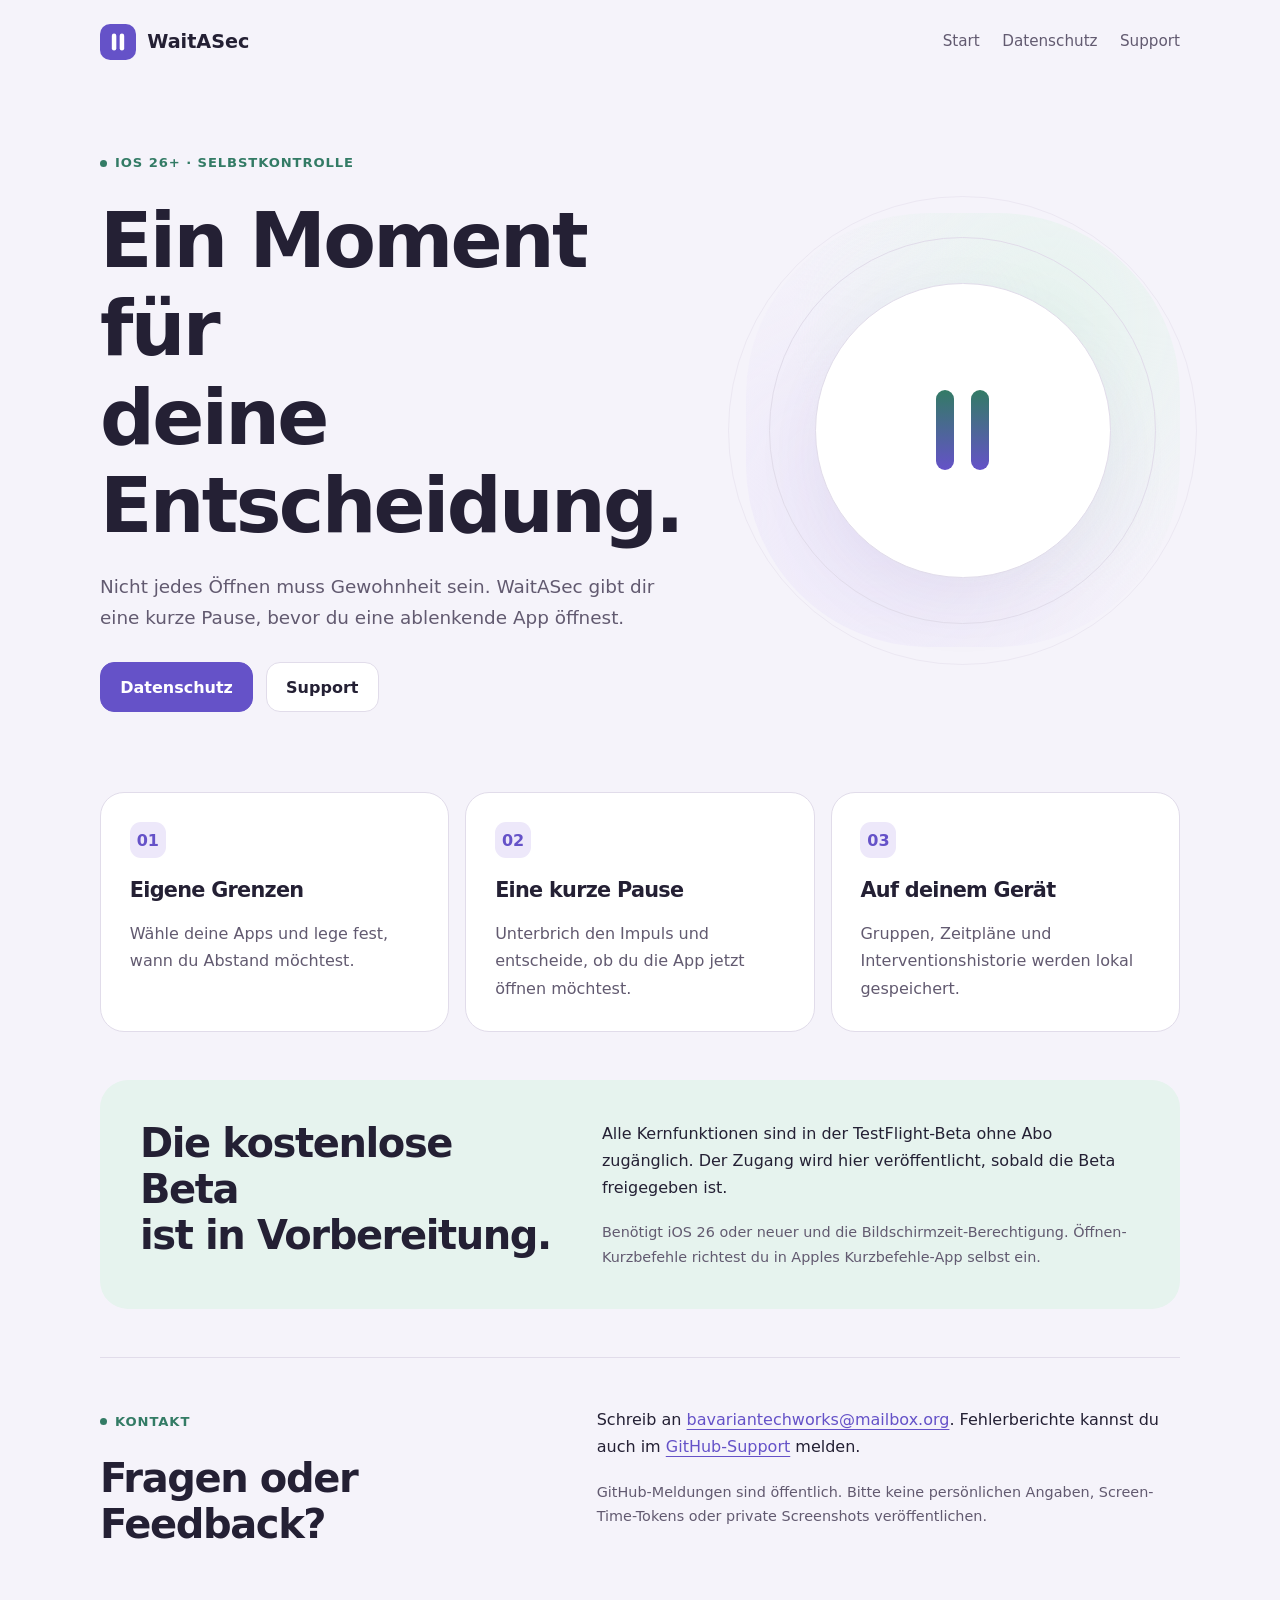
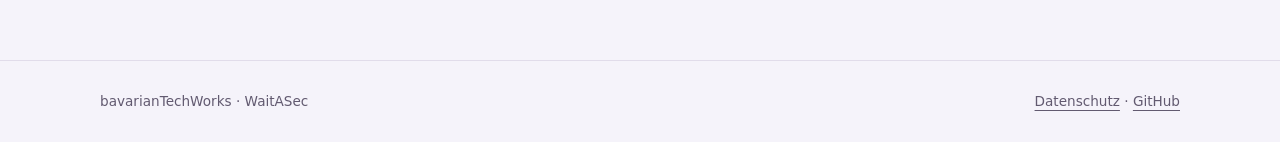
==== index.html @ 12e929c7 "Publish WaitASec website and bilingual privacy information" ====
<!doctype html><html lang="de"><head><meta charset="utf-8"><meta name="viewport" content="width=device-width,initial-scale=1"><meta name="description" content="Eine bewusste Pause vor dem Öffnen ablenkender Apps. Offizielle Informationen, Datenschutz und Support für WaitASec."><meta name="theme-color" content="#6552c8"><title>WaitASec — Ein Moment für deine Entscheidung</title><link rel="icon" href="icon.svg" type="image/svg+xml"><link rel="stylesheet" href="style.css"></head><body><a class="skip" href="#main">Zum Inhalt</a><header class="container header"><a class="brand" href="./"><img src="icon.svg" alt="" width="36" height="36">WaitASec</a><nav aria-label="Hauptnavigation"><a href="./">Start</a><a href="privacy/" >Datenschutz</a><a href="#support">Support</a></nav></header><main id="main" class="container"><section class="hero"><div><p class="eyebrow">iOS 26+ · Selbstkontrolle</p><h1>Ein Moment für<br>deine Entscheidung.</h1><p class="lead">Nicht jedes Öffnen muss Gewohnheit sein. WaitASec gibt dir eine kurze Pause, bevor du eine ablenkende App öffnest.</p><div class="actions"><a class="button" href="privacy/">Datenschutz</a><a class="button secondary" href="#support">Support</a></div></div><div class="art" aria-hidden="true"><div class="orb"><div class="pause"><span></span><span></span></div></div></div></section><section class="grid" aria-label="Funktionen"><article class="card"><span class="number" aria-hidden="true">01</span><h2 style="font-size:1.3rem">Eigene Grenzen</h2><p>Wähle deine Apps und lege fest, wann du Abstand möchtest.</p></article><article class="card"><span class="number" aria-hidden="true">02</span><h2 style="font-size:1.3rem">Eine kurze Pause</h2><p>Unterbrich den Impuls und entscheide, ob du die App jetzt öffnen möchtest.</p></article><article class="card"><span class="number" aria-hidden="true">03</span><h2 style="font-size:1.3rem">Auf deinem Gerät</h2><p>Gruppen, Zeitpläne und Interventionshistorie werden lokal gespeichert.</p></article></section><section class="section"><div class="beta"><h2>Die kostenlose Beta<br>ist in Vorbereitung.</h2><div><p>Alle Kernfunktionen sind in der TestFlight-Beta ohne Abo zugänglich. Der Zugang wird hier veröffentlicht, sobald die Beta freigegeben ist.</p><p class="small">Benötigt iOS 26 oder neuer und die Bildschirmzeit-Berechtigung. Öffnen-Kurzbefehle richtest du in Apples Kurzbefehle-App selbst ein.</p></div></div></section><section id="support" class="section support"><div><p class="eyebrow">Kontakt</p><h2>Fragen oder Feedback?</h2></div><div><p>Schreib an <a href="mailto:bavariantechworks@mailbox.org">bavariantechworks@mailbox.org</a>. Fehlerberichte kannst du auch im <a href="https://github.com/Makki93/WaitASec-Info/issues">GitHub-Support</a> melden.</p><p class="small">GitHub-Meldungen sind öffentlich. Bitte keine persönlichen Angaben, Screen-Time-Tokens oder private Screenshots veröffentlichen.</p></div></section></main><footer><div class="container footer"><p>bavarianTechWorks · WaitASec</p><div><a href="privacy/">Datenschutz</a> · <a href="https://github.com/Makki93/WaitASec-Info">GitHub</a></div></div></footer></body></html>
---- style.css ----
:root {color-scheme:light dark;--bg:#f5f3fa;--surface:#fff;--ink:#242034;--muted:#625a70;--accent:#6552c8;--line:#e1dcea;--mint:#337b65;--wash:#ede8fa;--mintwash:#e6f3ee;--shadow:0 24px 70px #3e2c7010;font-family:ui-sans-serif,system-ui,-apple-system,BlinkMacSystemFont,"Segoe UI",sans-serif}
*{box-sizing:border-box}html{scroll-padding-top:2rem}body{margin:0;background:var(--bg);color:var(--ink);font-size:1rem;line-height:1.7}a{color:var(--accent);text-underline-offset:4px}a:hover{text-decoration-thickness:2px}a:focus-visible,summary:focus-visible{outline:3px solid var(--mint);outline-offset:5px;border-radius:4px}h1,h2,h3,p{margin-top:0}h1,h2,h3{line-height:1.15;letter-spacing:-.035em}h1{font-size:clamp(2.7rem,6vw,4.8rem);font-weight:750;margin-bottom:1.3rem}h2{font-size:clamp(1.8rem,3.5vw,2.5rem)}h3{font-size:1.3rem}p{margin-bottom:1.2rem}.container{width:min(1080px,100% - 3rem);margin-inline:auto}.skip{position:absolute;left:1rem;top:-5rem;background:var(--surface);padding:.6rem 1rem;z-index:10}.skip:focus{top:1rem}.header{display:flex;align-items:center;justify-content:space-between;gap:1rem;padding-block:1.5rem}.brand{display:flex;align-items:center;gap:.7rem;text-decoration:none;color:var(--ink);font-size:1.2rem;font-weight:750}.brand img{width:36px;height:36px}nav{display:flex;flex-wrap:wrap;gap:1.4rem}nav a{font-size:.95rem;color:var(--muted);text-decoration:none}nav a[aria-current=page]{color:var(--accent);font-weight:650}.hero{display:grid;grid-template-columns:1.2fr 1fr;gap:4rem;align-items:center;padding-block:4rem 5rem}.eyebrow{display:inline-flex;align-items:center;gap:.5rem;color:var(--mint);font-size:.82rem;font-weight:650;letter-spacing:.07em;text-transform:uppercase;margin-bottom:1.4rem}.eyebrow:before{content:"";width:7px;height:7px;background:currentColor;border-radius:50%}.lead{font-size:1.15rem;color:var(--muted);max-width:36rem}.actions{display:flex;gap:.8rem;flex-wrap:wrap;margin-top:1.8rem}.button{display:inline-flex;align-items:center;justify-content:center;min-height:48px;padding:.65rem 1.2rem;text-decoration:none;font-weight:650;border-radius:14px;background:var(--accent);color:var(--surface);border:1px solid var(--accent)}.button.secondary{background:var(--surface);color:var(--ink);border-color:var(--line)}.art{position:relative;aspect-ratio:1;background:radial-gradient(ellipse at 70% 25%,var(--mintwash),transparent 60%),radial-gradient(ellipse at 30% 70%,var(--wash),transparent 70%);display:grid;place-items:center;border-radius:42%}.orb{position:relative;display:grid;place-items:center;width:68%;aspect-ratio:1;border:1px solid var(--line);border-radius:50%;background:var(--surface);box-shadow:var(--shadow)}.orb:before,.orb:after{content:"";position:absolute;inset:-16%;border:1px solid var(--line);border-radius:50%}.orb:after{inset:-30%;opacity:.5}.pause{display:flex;gap:17px}.pause span{width:18px;height:80px;border-radius:12px;background:linear-gradient(var(--mint),var(--accent))}.grid{display:grid;grid-template-columns:repeat(3,1fr);gap:1rem}.card{background:var(--surface);border:1px solid var(--line);padding:1.8rem;border-radius:24px}.card p{color:var(--muted);margin:0}.number{display:inline-grid;place-items:center;width:36px;height:36px;background:var(--wash);color:var(--accent);border-radius:11px;font-weight:650;margin-bottom:1.3rem}.section{padding-block:3rem}.beta{display:grid;grid-template-columns:1fr 1.3fr;gap:3rem;padding:2.5rem;background:var(--mintwash);border-radius:28px}.beta h2{margin:0}.beta p:last-child{margin:0}.support{border-top:1px solid var(--line);display:grid;grid-template-columns:1fr 1.3fr;gap:3rem}.small{font-size:.9rem;color:var(--muted)}footer{border-top:1px solid var(--line);padding-block:1.8rem;margin-top:2rem}.footer{display:flex;justify-content:space-between;gap:1rem;flex-wrap:wrap;color:var(--muted);font-size:.85rem}.footer p{margin:0}.footer a{color:var(--muted)}.document{max-width:760px;padding-block:3rem}.document h1{font-size:clamp(2.3rem,5vw,3.4rem)}.document h2{font-size:1.45rem;margin-top:2.5rem;letter-spacing:-.02em}.document .intro{font-size:1.15rem;color:var(--muted)}.document ul{padding-left:1.4rem}.document li{margin-block:.4rem}.document .meta{display:flex;justify-content:space-between;gap:1rem;flex-wrap:wrap;margin-bottom:2rem;color:var(--muted);font-size:.9rem}.document .notice{padding:1.2rem 1.4rem;background:var(--surface);border:1px solid var(--line);border-radius:16px}.document .notice p:last-child{margin:0}
@media(prefers-color-scheme:dark){:root{--bg:#12111a;--surface:#211f2b;--ink:#f5f2fa;--muted:#c1b8ce;--accent:#b5a7ff;--line:#413b50;--mint:#8dcab7;--wash:#332a4f;--mintwash:#1e332b;--shadow:0 24px 70px #0003}.button{color:#211f2b}.button.secondary{color:var(--ink)}}
@media(max-width:700px){.container{width:calc(100% - 2rem)}.header{align-items:flex-start}nav{gap:.75rem}.hero{grid-template-columns:1fr;gap:1rem;padding-block:2.5rem}.art{width:65%;max-width:320px;margin-inline:auto}.pause span{height:55px;width:13px}.pause{gap:12px}.grid,.beta,.support{grid-template-columns:1fr}.beta,.support{gap:1rem}.beta{padding:1.5rem}.section{padding-block:2rem}.card{padding:1.5rem}.document{padding-block:2rem}}
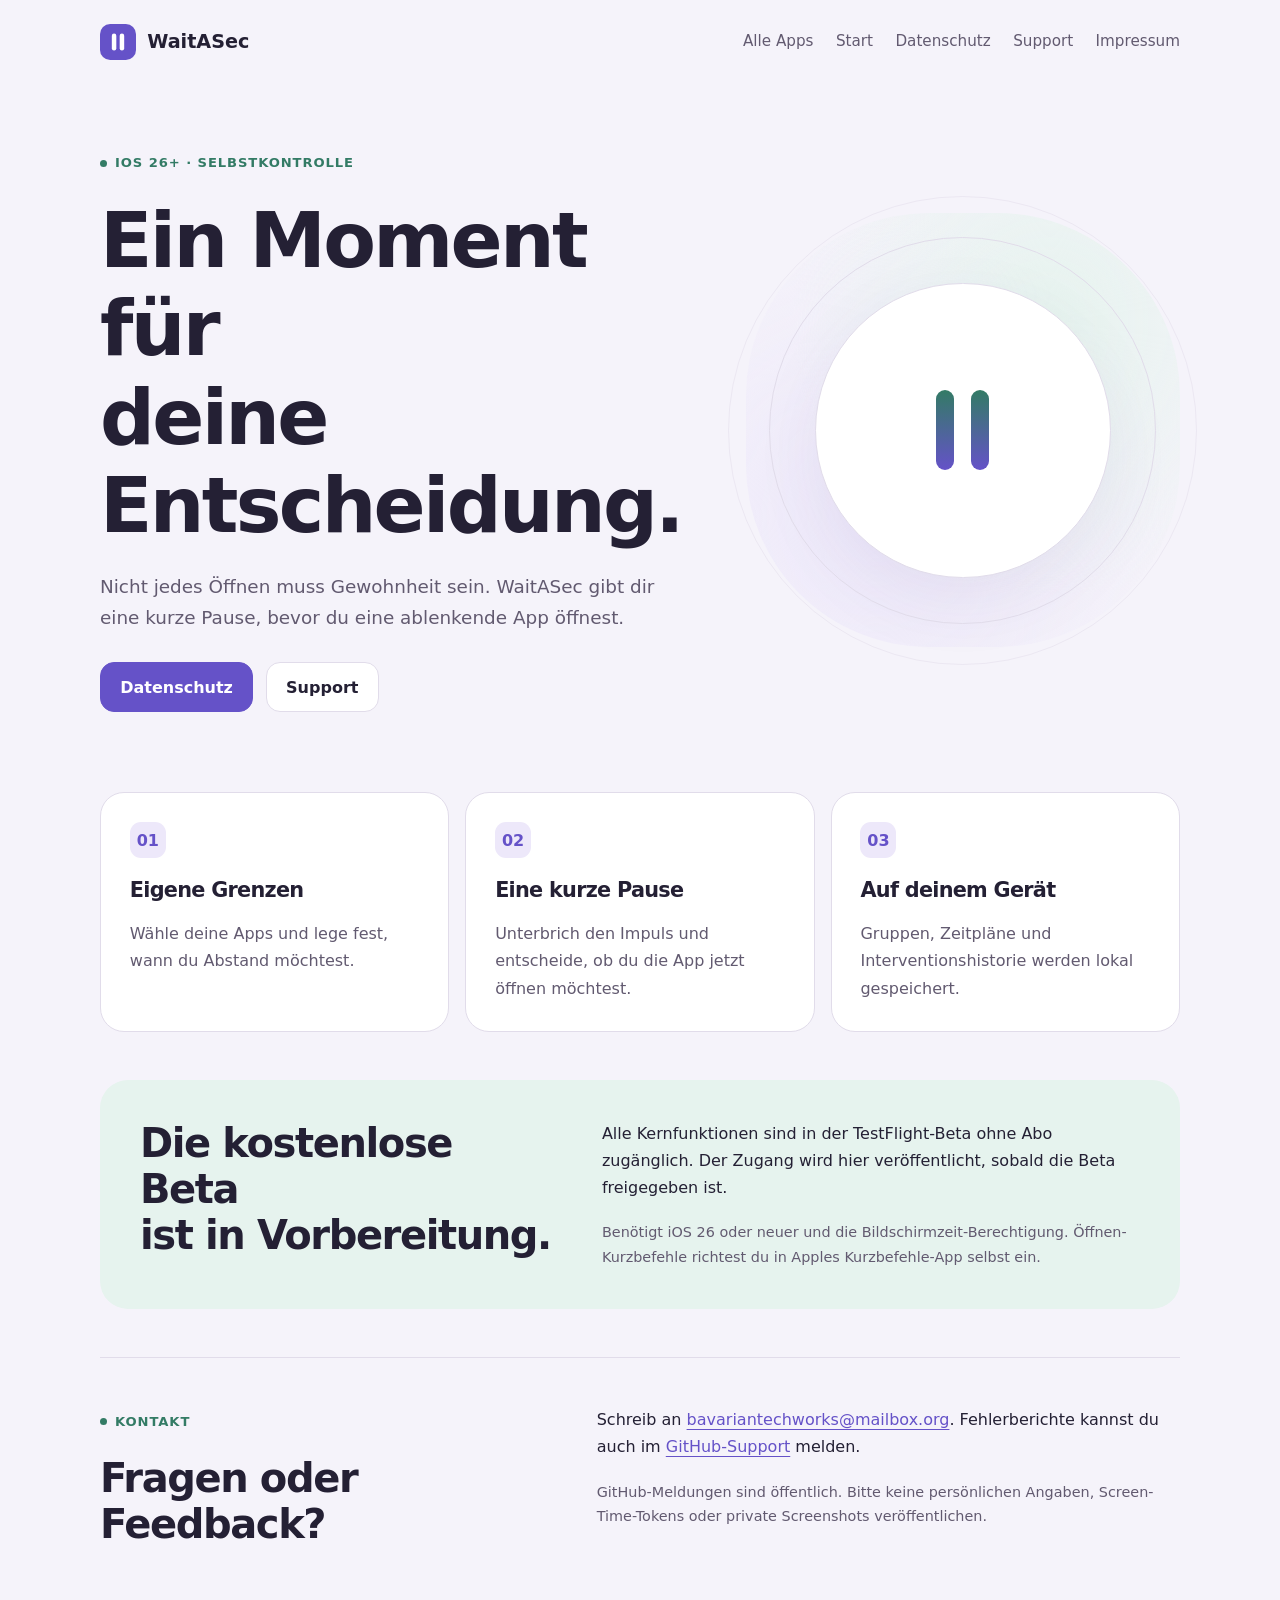
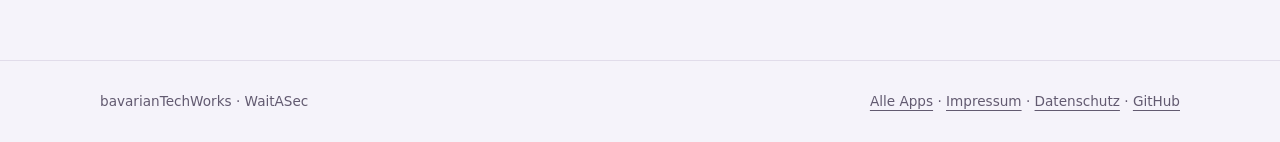
==== commit dc38d264: "Connect WaitASec to shared app website" ====
--- a/index.html
+++ b/index.html
@@ -1 +1,122 @@
-<!doctype html><html lang="de"><head><meta charset="utf-8"><meta name="viewport" content="width=device-width,initial-scale=1"><meta name="description" content="Eine bewusste Pause vor dem Öffnen ablenkender Apps. Offizielle Informationen, Datenschutz und Support für WaitASec."><meta name="theme-color" content="#6552c8"><title>WaitASec — Ein Moment für deine Entscheidung</title><link rel="icon" href="icon.svg" type="image/svg+xml"><link rel="stylesheet" href="style.css"></head><body><a class="skip" href="#main">Zum Inhalt</a><header class="container header"><a class="brand" href="./"><img src="icon.svg" alt="" width="36" height="36">WaitASec</a><nav aria-label="Hauptnavigation"><a href="./">Start</a><a href="privacy/" >Datenschutz</a><a href="#support">Support</a></nav></header><main id="main" class="container"><section class="hero"><div><p class="eyebrow">iOS 26+ · Selbstkontrolle</p><h1>Ein Moment für<br>deine Entscheidung.</h1><p class="lead">Nicht jedes Öffnen muss Gewohnheit sein. WaitASec gibt dir eine kurze Pause, bevor du eine ablenkende App öffnest.</p><div class="actions"><a class="button" href="privacy/">Datenschutz</a><a class="button secondary" href="#support">Support</a></div></div><div class="art" aria-hidden="true"><div class="orb"><div class="pause"><span></span><span></span></div></div></div></section><section class="grid" aria-label="Funktionen"><article class="card"><span class="number" aria-hidden="true">01</span><h2 style="font-size:1.3rem">Eigene Grenzen</h2><p>Wähle deine Apps und lege fest, wann du Abstand möchtest.</p></article><article class="card"><span class="number" aria-hidden="true">02</span><h2 style="font-size:1.3rem">Eine kurze Pause</h2><p>Unterbrich den Impuls und entscheide, ob du die App jetzt öffnen möchtest.</p></article><article class="card"><span class="number" aria-hidden="true">03</span><h2 style="font-size:1.3rem">Auf deinem Gerät</h2><p>Gruppen, Zeitpläne und Interventionshistorie werden lokal gespeichert.</p></article></section><section class="section"><div class="beta"><h2>Die kostenlose Beta<br>ist in Vorbereitung.</h2><div><p>Alle Kernfunktionen sind in der TestFlight-Beta ohne Abo zugänglich. Der Zugang wird hier veröffentlicht, sobald die Beta freigegeben ist.</p><p class="small">Benötigt iOS 26 oder neuer und die Bildschirmzeit-Berechtigung. Öffnen-Kurzbefehle richtest du in Apples Kurzbefehle-App selbst ein.</p></div></div></section><section id="support" class="section support"><div><p class="eyebrow">Kontakt</p><h2>Fragen oder Feedback?</h2></div><div><p>Schreib an <a href="mailto:bavariantechworks@mailbox.org">bavariantechworks@mailbox.org</a>. Fehlerberichte kannst du auch im <a href="https://github.com/Makki93/WaitASec-Info/issues">GitHub-Support</a> melden.</p><p class="small">GitHub-Meldungen sind öffentlich. Bitte keine persönlichen Angaben, Screen-Time-Tokens oder private Screenshots veröffentlichen.</p></div></section></main><footer><div class="container footer"><p>bavarianTechWorks · WaitASec</p><div><a href="privacy/">Datenschutz</a> · <a href="https://github.com/Makki93/WaitASec-Info">GitHub</a></div></div></footer></body></html>+<!doctype html>
+<html lang="de">
+  <head>
+    <meta charset="utf-8" />
+    <meta name="viewport" content="width=device-width,initial-scale=1" />
+    <meta
+      name="description"
+      content="Eine bewusste Pause vor dem Öffnen ablenkender Apps. Offizielle Informationen, Datenschutz und Support für WaitASec."
+    />
+    <meta name="theme-color" content="#6552c8" />
+    <title>WaitASec — Ein Moment für deine Entscheidung</title>
+    <link rel="icon" href="icon.svg" type="image/svg+xml" />
+    <link rel="stylesheet" href="style.css?v=20261002-2" />
+  </head>
+  <body>
+    <a class="skip" href="#main">Zum Inhalt</a>
+    <header class="container header">
+      <a class="brand" href="./"
+        ><img src="icon.svg" alt="" width="36" height="36" />WaitASec</a
+      >
+      <nav aria-label="Hauptnavigation">
+        <a href="https://makki93.github.io/">Alle Apps</a>
+        <a href="./">Start</a><a href="privacy/">Datenschutz</a
+        ><a href="#support">Support</a>
+      <a href="https://makki93.github.io/impressum.html">Impressum</a>
+      </nav>
+    </header>
+    <main id="main" class="container">
+      <section class="hero">
+        <div>
+          <p class="eyebrow">iOS 26+ · Selbstkontrolle</p>
+          <h1>Ein Moment für<br />deine Entscheidung.</h1>
+          <p class="lead">
+            Nicht jedes Öffnen muss Gewohnheit sein. WaitASec gibt dir eine
+            kurze Pause, bevor du eine ablenkende App öffnest.
+          </p>
+          <div class="actions">
+            <a class="button" href="privacy/">Datenschutz</a
+            ><a class="button secondary" href="#support">Support</a>
+          </div>
+        </div>
+        <div class="art" aria-hidden="true">
+          <div class="orb">
+            <div class="pause"><span></span><span></span></div>
+          </div>
+        </div>
+      </section>
+      <section class="grid" aria-label="Funktionen">
+        <article class="card">
+          <span class="number" aria-hidden="true">01</span>
+          <h2 style="font-size: 1.3rem">Eigene Grenzen</h2>
+          <p>Wähle deine Apps und lege fest, wann du Abstand möchtest.</p>
+        </article>
+        <article class="card">
+          <span class="number" aria-hidden="true">02</span>
+          <h2 style="font-size: 1.3rem">Eine kurze Pause</h2>
+          <p>
+            Unterbrich den Impuls und entscheide, ob du die App jetzt öffnen
+            möchtest.
+          </p>
+        </article>
+        <article class="card">
+          <span class="number" aria-hidden="true">03</span>
+          <h2 style="font-size: 1.3rem">Auf deinem Gerät</h2>
+          <p>
+            Gruppen, Zeitpläne und Interventionshistorie werden lokal
+            gespeichert.
+          </p>
+        </article>
+      </section>
+      <section class="section">
+        <div class="beta">
+          <h2>Die kostenlose Beta<br />ist in Vorbereitung.</h2>
+          <div>
+            <p>
+              Alle Kernfunktionen sind in der TestFlight-Beta ohne Abo
+              zugänglich. Der Zugang wird hier veröffentlicht, sobald die Beta
+              freigegeben ist.
+            </p>
+            <p class="small">
+              Benötigt iOS 26 oder neuer und die Bildschirmzeit-Berechtigung.
+              Öffnen-Kurzbefehle richtest du in Apples Kurzbefehle-App selbst
+              ein.
+            </p>
+          </div>
+        </div>
+      </section>
+      <section id="support" class="section support">
+        <div>
+          <p class="eyebrow">Kontakt</p>
+          <h2>Fragen oder Feedback?</h2>
+        </div>
+        <div>
+          <p>
+            Schreib an
+            <a href="mailto:bavariantechworks@mailbox.org"
+              >bavariantechworks@mailbox.org</a
+            >. Fehlerberichte kannst du auch im
+            <a href="https://github.com/Makki93/WaitASec-Info/issues"
+              >GitHub-Support</a
+            >
+            melden.
+          </p>
+          <p class="small">
+            GitHub-Meldungen sind öffentlich. Bitte keine persönlichen Angaben,
+            Screen-Time-Tokens oder private Screenshots veröffentlichen.
+          </p>
+        </div>
+      </section>
+    </main>
+    <footer>
+      <div class="container footer">
+        <p>bavarianTechWorks · WaitASec</p>
+        <div>
+          <a href="https://makki93.github.io/">Alle Apps</a> · <a href="https://makki93.github.io/impressum.html">Impressum</a> ·
+          <a href="privacy/">Datenschutz</a> ·
+          <a href="https://github.com/Makki93/WaitASec-Info">GitHub</a>
+        </div>
+      </div>
+    </footer>
+  </body>
+</html>
--- a/style.css
+++ b/style.css
@@ -1,5 +1,405 @@
-
-:root {color-scheme:light dark;--bg:#f5f3fa;--surface:#fff;--ink:#242034;--muted:#625a70;--accent:#6552c8;--line:#e1dcea;--mint:#337b65;--wash:#ede8fa;--mintwash:#e6f3ee;--shadow:0 24px 70px #3e2c7010;font-family:ui-sans-serif,system-ui,-apple-system,BlinkMacSystemFont,"Segoe UI",sans-serif}
-*{box-sizing:border-box}html{scroll-padding-top:2rem}body{margin:0;background:var(--bg);color:var(--ink);font-size:1rem;line-height:1.7}a{color:var(--accent);text-underline-offset:4px}a:hover{text-decoration-thickness:2px}a:focus-visible,summary:focus-visible{outline:3px solid var(--mint);outline-offset:5px;border-radius:4px}h1,h2,h3,p{margin-top:0}h1,h2,h3{line-height:1.15;letter-spacing:-.035em}h1{font-size:clamp(2.7rem,6vw,4.8rem);font-weight:750;margin-bottom:1.3rem}h2{font-size:clamp(1.8rem,3.5vw,2.5rem)}h3{font-size:1.3rem}p{margin-bottom:1.2rem}.container{width:min(1080px,100% - 3rem);margin-inline:auto}.skip{position:absolute;left:1rem;top:-5rem;background:var(--surface);padding:.6rem 1rem;z-index:10}.skip:focus{top:1rem}.header{display:flex;align-items:center;justify-content:space-between;gap:1rem;padding-block:1.5rem}.brand{display:flex;align-items:center;gap:.7rem;text-decoration:none;color:var(--ink);font-size:1.2rem;font-weight:750}.brand img{width:36px;height:36px}nav{display:flex;flex-wrap:wrap;gap:1.4rem}nav a{font-size:.95rem;color:var(--muted);text-decoration:none}nav a[aria-current=page]{color:var(--accent);font-weight:650}.hero{display:grid;grid-template-columns:1.2fr 1fr;gap:4rem;align-items:center;padding-block:4rem 5rem}.eyebrow{display:inline-flex;align-items:center;gap:.5rem;color:var(--mint);font-size:.82rem;font-weight:650;letter-spacing:.07em;text-transform:uppercase;margin-bottom:1.4rem}.eyebrow:before{content:"";width:7px;height:7px;background:currentColor;border-radius:50%}.lead{font-size:1.15rem;color:var(--muted);max-width:36rem}.actions{display:flex;gap:.8rem;flex-wrap:wrap;margin-top:1.8rem}.button{display:inline-flex;align-items:center;justify-content:center;min-height:48px;padding:.65rem 1.2rem;text-decoration:none;font-weight:650;border-radius:14px;background:var(--accent);color:var(--surface);border:1px solid var(--accent)}.button.secondary{background:var(--surface);color:var(--ink);border-color:var(--line)}.art{position:relative;aspect-ratio:1;background:radial-gradient(ellipse at 70% 25%,var(--mintwash),transparent 60%),radial-gradient(ellipse at 30% 70%,var(--wash),transparent 70%);display:grid;place-items:center;border-radius:42%}.orb{position:relative;display:grid;place-items:center;width:68%;aspect-ratio:1;border:1px solid var(--line);border-radius:50%;background:var(--surface);box-shadow:var(--shadow)}.orb:before,.orb:after{content:"";position:absolute;inset:-16%;border:1px solid var(--line);border-radius:50%}.orb:after{inset:-30%;opacity:.5}.pause{display:flex;gap:17px}.pause span{width:18px;height:80px;border-radius:12px;background:linear-gradient(var(--mint),var(--accent))}.grid{display:grid;grid-template-columns:repeat(3,1fr);gap:1rem}.card{background:var(--surface);border:1px solid var(--line);padding:1.8rem;border-radius:24px}.card p{color:var(--muted);margin:0}.number{display:inline-grid;place-items:center;width:36px;height:36px;background:var(--wash);color:var(--accent);border-radius:11px;font-weight:650;margin-bottom:1.3rem}.section{padding-block:3rem}.beta{display:grid;grid-template-columns:1fr 1.3fr;gap:3rem;padding:2.5rem;background:var(--mintwash);border-radius:28px}.beta h2{margin:0}.beta p:last-child{margin:0}.support{border-top:1px solid var(--line);display:grid;grid-template-columns:1fr 1.3fr;gap:3rem}.small{font-size:.9rem;color:var(--muted)}footer{border-top:1px solid var(--line);padding-block:1.8rem;margin-top:2rem}.footer{display:flex;justify-content:space-between;gap:1rem;flex-wrap:wrap;color:var(--muted);font-size:.85rem}.footer p{margin:0}.footer a{color:var(--muted)}.document{max-width:760px;padding-block:3rem}.document h1{font-size:clamp(2.3rem,5vw,3.4rem)}.document h2{font-size:1.45rem;margin-top:2.5rem;letter-spacing:-.02em}.document .intro{font-size:1.15rem;color:var(--muted)}.document ul{padding-left:1.4rem}.document li{margin-block:.4rem}.document .meta{display:flex;justify-content:space-between;gap:1rem;flex-wrap:wrap;margin-bottom:2rem;color:var(--muted);font-size:.9rem}.document .notice{padding:1.2rem 1.4rem;background:var(--surface);border:1px solid var(--line);border-radius:16px}.document .notice p:last-child{margin:0}
-@media(prefers-color-scheme:dark){:root{--bg:#12111a;--surface:#211f2b;--ink:#f5f2fa;--muted:#c1b8ce;--accent:#b5a7ff;--line:#413b50;--mint:#8dcab7;--wash:#332a4f;--mintwash:#1e332b;--shadow:0 24px 70px #0003}.button{color:#211f2b}.button.secondary{color:var(--ink)}}
-@media(max-width:700px){.container{width:calc(100% - 2rem)}.header{align-items:flex-start}nav{gap:.75rem}.hero{grid-template-columns:1fr;gap:1rem;padding-block:2.5rem}.art{width:65%;max-width:320px;margin-inline:auto}.pause span{height:55px;width:13px}.pause{gap:12px}.grid,.beta,.support{grid-template-columns:1fr}.beta,.support{gap:1rem}.beta{padding:1.5rem}.section{padding-block:2rem}.card{padding:1.5rem}.document{padding-block:2rem}}
+:root {
+  color-scheme: light dark;
+  --bg: #f5f3fa;
+  --surface: #fff;
+  --ink: #242034;
+  --muted: #625a70;
+  --accent: #6552c8;
+  --line: #e1dcea;
+  --mint: #337b65;
+  --wash: #ede8fa;
+  --mintwash: #e6f3ee;
+  --shadow: 0 24px 70px #3e2c7010;
+  font-family:
+    ui-sans-serif,
+    system-ui,
+    -apple-system,
+    BlinkMacSystemFont,
+    "Segoe UI",
+    sans-serif;
+}
+* {
+  box-sizing: border-box;
+}
+html {
+  scroll-padding-top: 2rem;
+}
+body {
+  margin: 0;
+  background: var(--bg);
+  color: var(--ink);
+  font-size: 1rem;
+  line-height: 1.7;
+}
+a {
+  color: var(--accent);
+  text-underline-offset: 4px;
+}
+a:hover {
+  text-decoration-thickness: 2px;
+}
+a:focus-visible,
+summary:focus-visible {
+  outline: 3px solid var(--mint);
+  outline-offset: 5px;
+  border-radius: 4px;
+}
+h1,
+h2,
+h3,
+p {
+  margin-top: 0;
+}
+h1,
+h2,
+h3 {
+  line-height: 1.15;
+  letter-spacing: -0.035em;
+}
+h1 {
+  font-size: clamp(2.7rem, 6vw, 4.8rem);
+  font-weight: 750;
+  margin-bottom: 1.3rem;
+}
+h2 {
+  font-size: clamp(1.8rem, 3.5vw, 2.5rem);
+}
+h3 {
+  font-size: 1.3rem;
+}
+p {
+  margin-bottom: 1.2rem;
+}
+.container {
+  width: min(1080px, 100% - 3rem);
+  margin-inline: auto;
+}
+.skip {
+  position: absolute;
+  left: 1rem;
+  top: -5rem;
+  background: var(--surface);
+  padding: 0.6rem 1rem;
+  z-index: 10;
+}
+.skip:focus {
+  top: 1rem;
+}
+.header {
+  display: flex;
+  flex-wrap: wrap;
+  align-items: center;
+  justify-content: space-between;
+  gap: 1rem;
+  padding-block: 1.5rem;
+}
+.brand {
+  display: flex;
+  align-items: center;
+  gap: 0.7rem;
+  text-decoration: none;
+  color: var(--ink);
+  font-size: 1.2rem;
+  font-weight: 750;
+}
+.brand img {
+  width: 36px;
+  height: 36px;
+}
+nav {
+  display: flex;
+  flex-wrap: wrap;
+  gap: 1.4rem;
+}
+nav a {
+  font-size: 0.95rem;
+  color: var(--muted);
+  text-decoration: none;
+}
+nav a[aria-current="page"] {
+  color: var(--accent);
+  font-weight: 650;
+}
+.hero {
+  display: grid;
+  grid-template-columns: 1.2fr 1fr;
+  gap: 4rem;
+  align-items: center;
+  padding-block: 4rem 5rem;
+}
+.eyebrow {
+  display: inline-flex;
+  align-items: center;
+  gap: 0.5rem;
+  color: var(--mint);
+  font-size: 0.82rem;
+  font-weight: 650;
+  letter-spacing: 0.07em;
+  text-transform: uppercase;
+  margin-bottom: 1.4rem;
+}
+.eyebrow:before {
+  content: "";
+  width: 7px;
+  height: 7px;
+  background: currentColor;
+  border-radius: 50%;
+}
+.lead {
+  font-size: 1.15rem;
+  color: var(--muted);
+  max-width: 36rem;
+}
+.actions {
+  display: flex;
+  gap: 0.8rem;
+  flex-wrap: wrap;
+  margin-top: 1.8rem;
+}
+.button {
+  display: inline-flex;
+  align-items: center;
+  justify-content: center;
+  min-height: 48px;
+  padding: 0.65rem 1.2rem;
+  text-decoration: none;
+  font-weight: 650;
+  border-radius: 14px;
+  background: var(--accent);
+  color: var(--surface);
+  border: 1px solid var(--accent);
+}
+.button.secondary {
+  background: var(--surface);
+  color: var(--ink);
+  border-color: var(--line);
+}
+.art {
+  position: relative;
+  aspect-ratio: 1;
+  background:
+    radial-gradient(ellipse at 70% 25%, var(--mintwash), transparent 60%),
+    radial-gradient(ellipse at 30% 70%, var(--wash), transparent 70%);
+  display: grid;
+  place-items: center;
+  border-radius: 42%;
+}
+.orb {
+  position: relative;
+  display: grid;
+  place-items: center;
+  width: 68%;
+  aspect-ratio: 1;
+  border: 1px solid var(--line);
+  border-radius: 50%;
+  background: var(--surface);
+  box-shadow: var(--shadow);
+}
+.orb:before,
+.orb:after {
+  content: "";
+  position: absolute;
+  inset: -16%;
+  border: 1px solid var(--line);
+  border-radius: 50%;
+}
+.orb:after {
+  inset: -30%;
+  opacity: 0.5;
+}
+.pause {
+  display: flex;
+  gap: 17px;
+}
+.pause span {
+  width: 18px;
+  height: 80px;
+  border-radius: 12px;
+  background: linear-gradient(var(--mint), var(--accent));
+}
+.grid {
+  display: grid;
+  grid-template-columns: repeat(3, 1fr);
+  gap: 1rem;
+}
+.card {
+  background: var(--surface);
+  border: 1px solid var(--line);
+  padding: 1.8rem;
+  border-radius: 24px;
+}
+.card p {
+  color: var(--muted);
+  margin: 0;
+}
+.number {
+  display: inline-grid;
+  place-items: center;
+  width: 36px;
+  height: 36px;
+  background: var(--wash);
+  color: var(--accent);
+  border-radius: 11px;
+  font-weight: 650;
+  margin-bottom: 1.3rem;
+}
+.section {
+  padding-block: 3rem;
+}
+.beta {
+  display: grid;
+  grid-template-columns: 1fr 1.3fr;
+  gap: 3rem;
+  padding: 2.5rem;
+  background: var(--mintwash);
+  border-radius: 28px;
+}
+.beta h2 {
+  margin: 0;
+}
+.beta p:last-child {
+  margin: 0;
+}
+.support {
+  border-top: 1px solid var(--line);
+  display: grid;
+  grid-template-columns: 1fr 1.3fr;
+  gap: 3rem;
+}
+.small {
+  font-size: 0.9rem;
+  color: var(--muted);
+}
+footer {
+  border-top: 1px solid var(--line);
+  padding-block: 1.8rem;
+  margin-top: 2rem;
+}
+.footer {
+  display: flex;
+  justify-content: space-between;
+  gap: 1rem;
+  flex-wrap: wrap;
+  color: var(--muted);
+  font-size: 0.85rem;
+}
+.footer p {
+  margin: 0;
+}
+.footer a {
+  color: var(--muted);
+}
+.document {
+  max-width: 760px;
+  padding-block: 3rem;
+}
+.document h1 {
+  font-size: clamp(2.3rem, 5vw, 3.4rem);
+}
+.document h2 {
+  font-size: 1.45rem;
+  margin-top: 2.5rem;
+  letter-spacing: -0.02em;
+}
+.document .intro {
+  font-size: 1.15rem;
+  color: var(--muted);
+}
+.document ul {
+  padding-left: 1.4rem;
+}
+.document li {
+  margin-block: 0.4rem;
+}
+.document .meta {
+  display: flex;
+  justify-content: space-between;
+  gap: 1rem;
+  flex-wrap: wrap;
+  margin-bottom: 2rem;
+  color: var(--muted);
+  font-size: 0.9rem;
+}
+.document .notice {
+  padding: 1.2rem 1.4rem;
+  background: var(--surface);
+  border: 1px solid var(--line);
+  border-radius: 16px;
+}
+.document .notice p:last-child {
+  margin: 0;
+}
+@media (prefers-color-scheme: dark) {
+  :root {
+    --bg: #12111a;
+    --surface: #211f2b;
+    --ink: #f5f2fa;
+    --muted: #c1b8ce;
+    --accent: #b5a7ff;
+    --line: #413b50;
+    --mint: #8dcab7;
+    --wash: #332a4f;
+    --mintwash: #1e332b;
+    --shadow: 0 24px 70px #0003;
+  }
+  .button {
+    color: #211f2b;
+  }
+  .button.secondary {
+    color: var(--ink);
+  }
+}
+@media (max-width: 700px) {
+  .container {
+    width: calc(100% - 2rem);
+  }
+  .header {
+    align-items: center;
+  }
+  nav {
+    gap: 0.75rem;
+  }
+  .hero {
+    grid-template-columns: 1fr;
+    gap: 1rem;
+    padding-block: 2.5rem;
+  }
+  .art {
+    width: 65%;
+    max-width: 320px;
+    margin-inline: auto;
+  }
+  .pause span {
+    height: 55px;
+    width: 13px;
+  }
+  .pause {
+    gap: 12px;
+  }
+  .grid,
+  .beta,
+  .support {
+    grid-template-columns: 1fr;
+  }
+  .beta,
+  .support {
+    gap: 1rem;
+  }
+  .beta {
+    padding: 1.5rem;
+  }
+  .section {
+    padding-block: 2rem;
+  }
+  .card {
+    padding: 1.5rem;
+  }
+  .document {
+    padding-block: 2rem;
+  }
+}
+@media (max-width: 380px) {
+  h1 {
+    font-size: 2.35rem;
+  }
+}
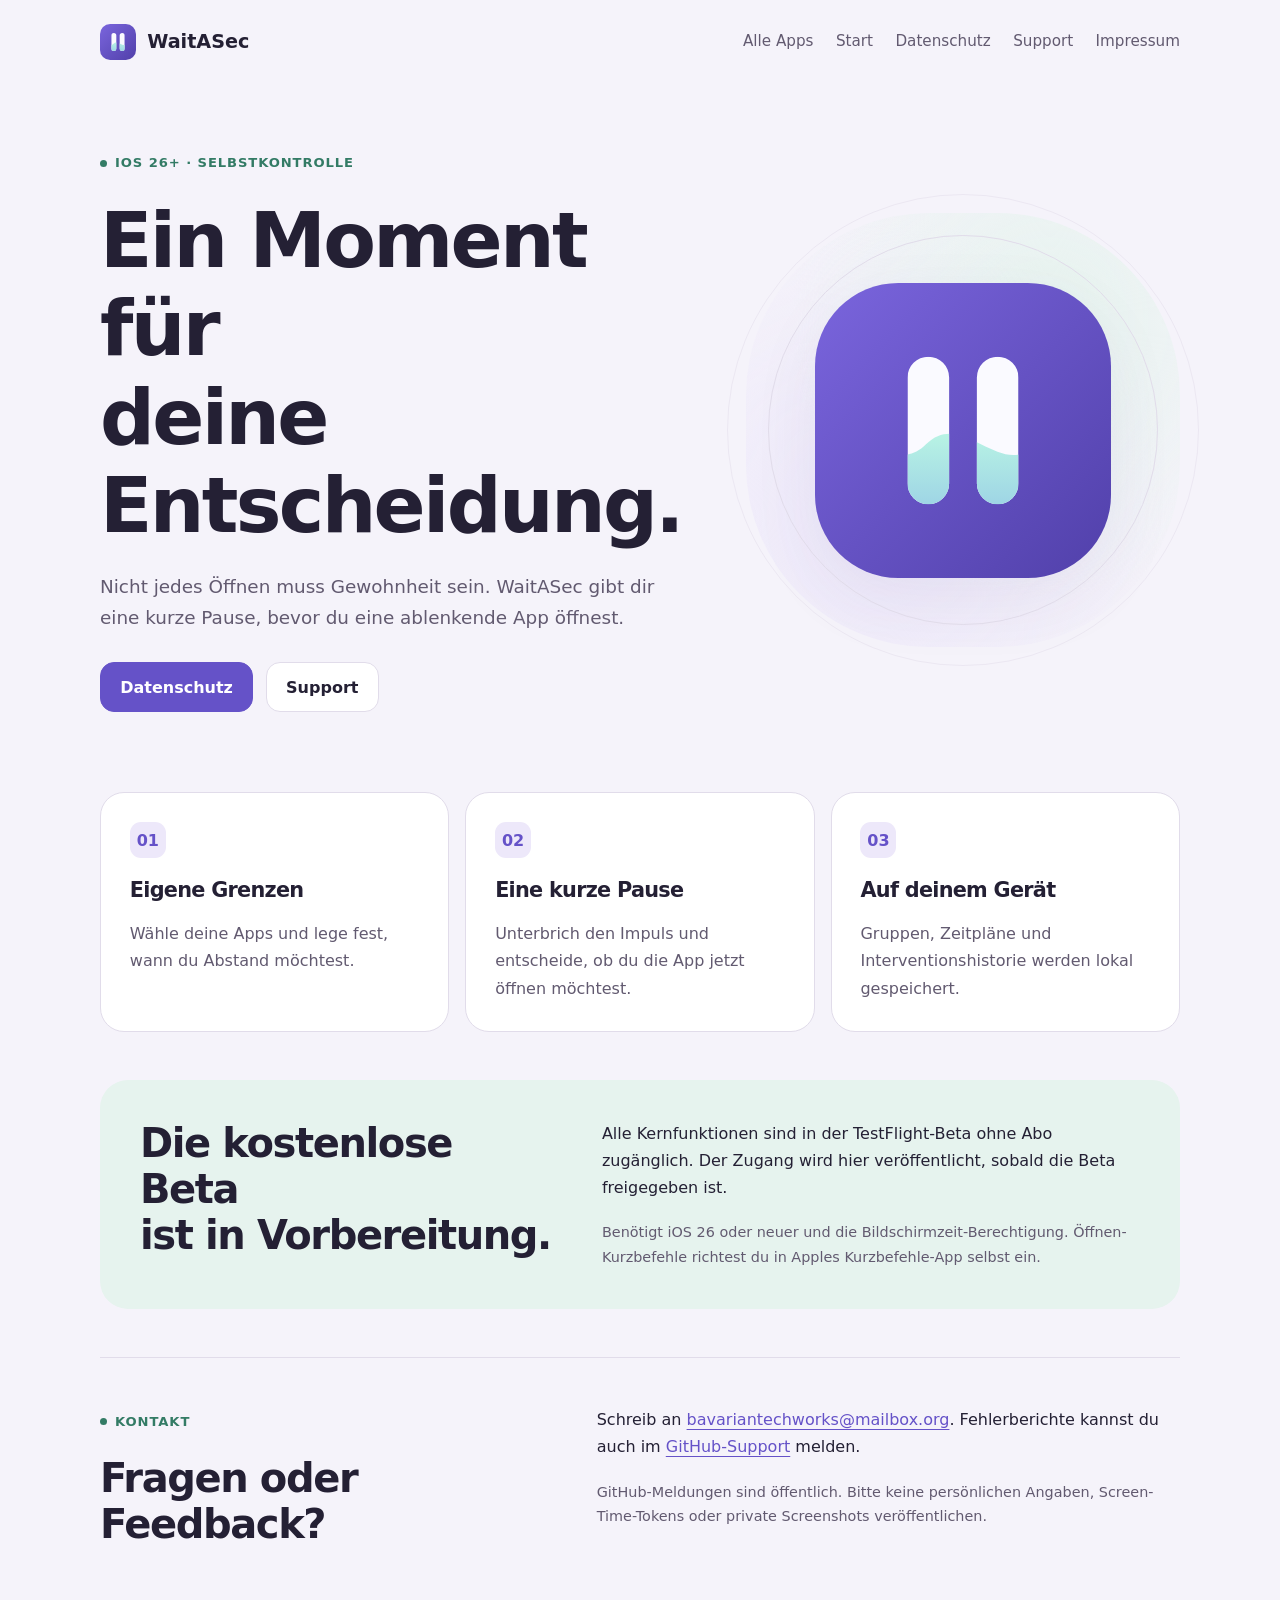
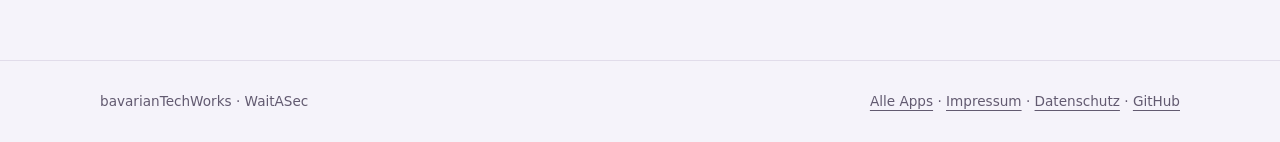
==== commit 7637e587: "Adopt pause and breathing wave icon" ====
--- a/index.html
+++ b/index.html
@@ -9,14 +9,14 @@
     />
     <meta name="theme-color" content="#6552c8" />
     <title>WaitASec — Ein Moment für deine Entscheidung</title>
-    <link rel="icon" href="icon.svg" type="image/svg+xml" />
-    <link rel="stylesheet" href="style.css?v=20261002-2" />
+    <link rel="icon" href="icon.svg?v=20261002-a" type="image/svg+xml" />
+    <link rel="stylesheet" href="style.css?v=20261002-a" />
   </head>
   <body>
     <a class="skip" href="#main">Zum Inhalt</a>
     <header class="container header">
       <a class="brand" href="./"
-        ><img src="icon.svg" alt="" width="36" height="36" />WaitASec</a
+        ><img src="icon.svg?v=20261002-a" alt="" width="36" height="36" />WaitASec</a
       >
       <nav aria-label="Hauptnavigation">
         <a href="https://makki93.github.io/">Alle Apps</a>
@@ -41,7 +41,7 @@
         </div>
         <div class="art" aria-hidden="true">
           <div class="orb">
-            <div class="pause"><span></span><span></span></div>
+            <img src="icon.svg?v=20261002-a" alt="" width="256" height="256" />
           </div>
         </div>
       </section>
--- a/style.css
+++ b/style.css
@@ -190,9 +190,7 @@
   place-items: center;
   width: 68%;
   aspect-ratio: 1;
-  border: 1px solid var(--line);
-  border-radius: 50%;
-  background: var(--surface);
+  border-radius: 28%;
   box-shadow: var(--shadow);
 }
 .orb:before,
@@ -207,15 +205,10 @@
   inset: -30%;
   opacity: 0.5;
 }
-.pause {
-  display: flex;
-  gap: 17px;
-}
-.pause span {
-  width: 18px;
-  height: 80px;
-  border-radius: 12px;
-  background: linear-gradient(var(--mint), var(--accent));
+.orb img {
+  display: block;
+  width: 100%;
+  height: auto;
 }
 .grid {
   display: grid;
